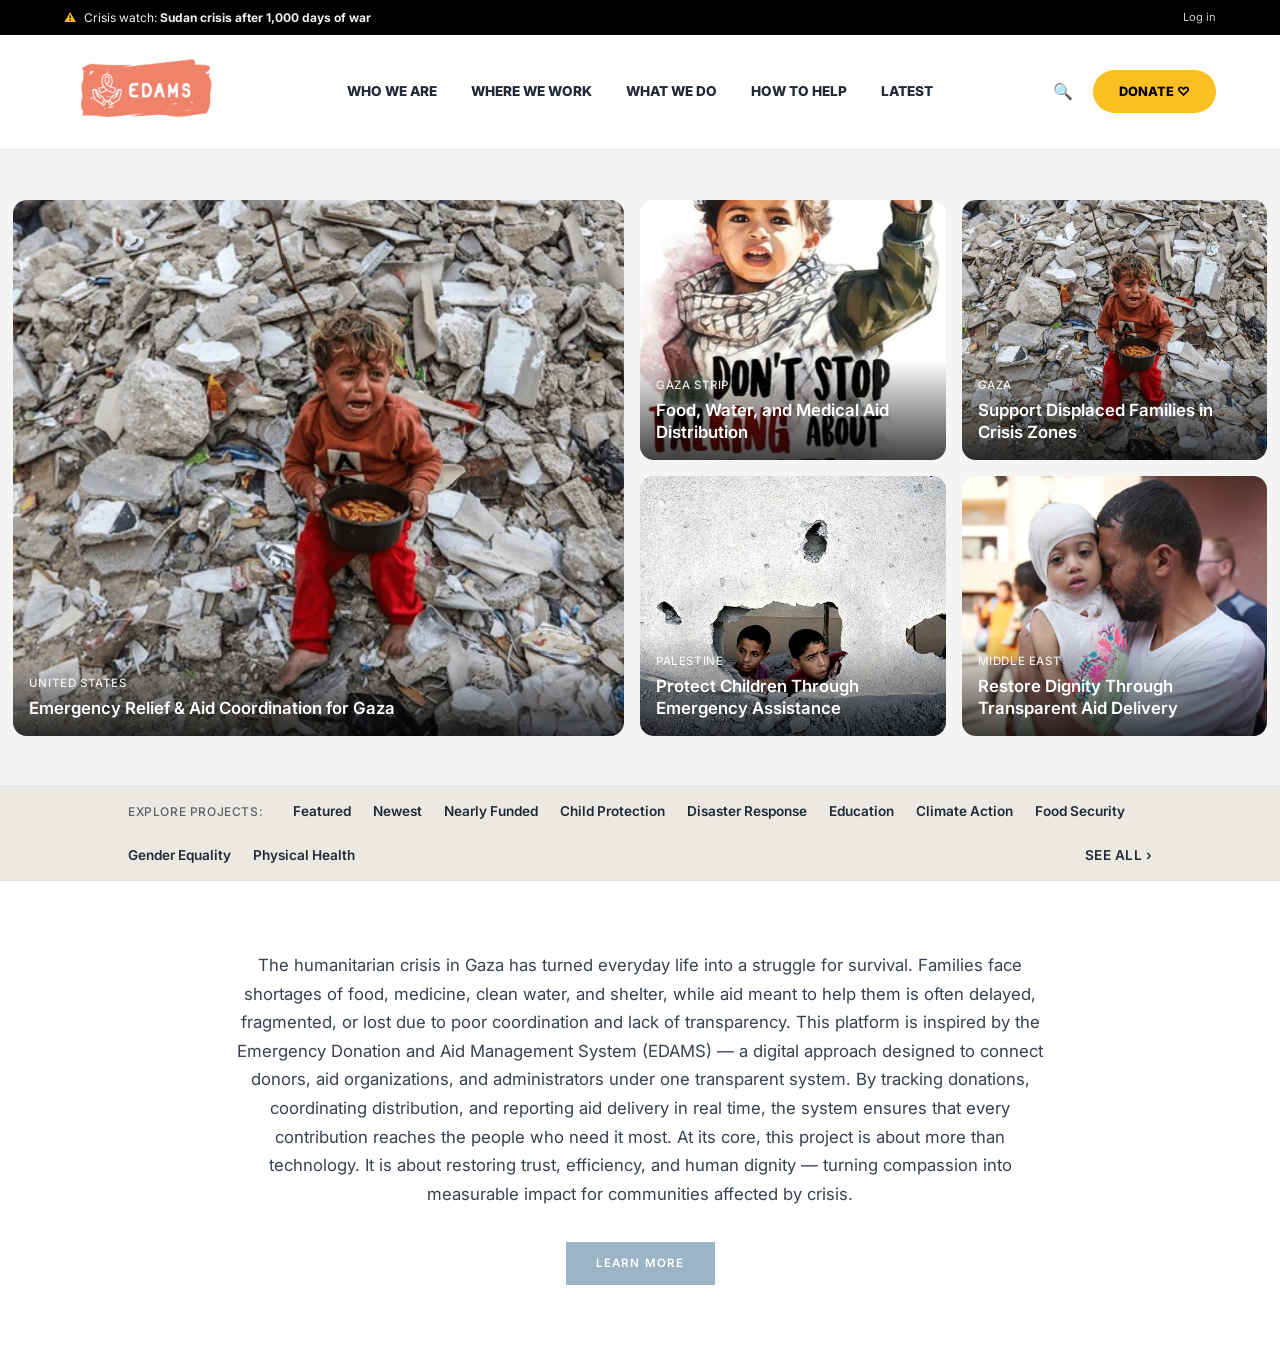
==== public/index.html @ 4e83fd5c "edams" ====
<!DOCTYPE html>
<html lang="en">
<head>
  <meta charset="UTF-8" />
  <meta name="viewport" content="width=device-width, initial-scale=1.0" />
  <title>EDAMS</title>

  <!-- Google Font -->
  <link href="https://fonts.googleapis.com/css2?family=Inter:wght@400;500;600;700&display=swap" rel="stylesheet">

  <style>
    * {
      margin: 0;
      padding: 0;
      box-sizing: border-box;
      font-family: 'Inter', sans-serif;
    }

    body {
      background: #f4f4f4;
      line-height: 1.6;
      color: #1f2937;
    }

    /* ================= PROJECT GRID ================= */
    .projects-grid {
      padding: 50px 1%;
      background: #f4f4f4;
    }

    .grid-container {
      display: grid;
      grid-template-columns: 2fr 1fr 1fr;
      grid-template-rows: 260px 260px;
      gap: 16px;
    }

    .grid-item {
      position: relative;
      overflow: hidden;
      border-radius: 14px;
      cursor: pointer;
      background: #000;
    }

    .grid-item.large {
      grid-row: span 2;
    }

    .grid-item img {
      width: 100%;
      height: 100%;
      object-fit: cover;
      transition: transform 0.4s ease;
    }

    .grid-item:hover img {
      transform: scale(1.05);
    }

    .overlay {
      position: absolute;
      bottom: 0;
      width: 100%;
      padding: 16px;
      background: linear-gradient(to top, rgba(0,0,0,0.75), rgba(0,0,0,0));
      color: #fff;
    }

    .overlay small {
      display: block;
      font-size: 0.72rem;
      font-weight: 500;
      letter-spacing: 0.6px;
      opacity: 0.9;
    }

    .overlay h3 {
      font-size: 1.05rem;
      font-weight: 600;
      margin-top: 6px;
      line-height: 1.3;
    }

    /* ================= EXPLORE PROJECTS BAR ================= */
    .explore-bar {
      background: #ece8e2;
      padding: 14px 10%;
      border-top: 1px solid #ddd;
      border-bottom: 1px solid #ddd;
    }

    .explore-bar ul {
      list-style: none;
      display: flex;
      flex-wrap: wrap;
      gap: 22px;
      align-items: center;
      font-size: 0.85rem;
    }

    .explore-bar li {
      font-weight: 600;
      color: #1f2937;
      cursor: pointer;
      white-space: nowrap;
    }

    .explore-bar li span {
      font-weight: 500;
      letter-spacing: 0.6px;
      font-size: 0.75rem;
      opacity: 0.7;
      margin-right: 8px;
    }

    .explore-bar li:last-child {
      margin-left: auto;
      font-weight: 600;
      letter-spacing: 0.5px;
    }

    /* ================= INFO SECTION ================= */
    .info-section {
      background: #fff;
      padding: 70px 10%;
      text-align: center;
    }

    .info-section p {
      max-width: 820px;
      margin: 0 auto 34px;
      font-size: 1.05rem;
      font-weight: 400;
      line-height: 1.7;
      color: #374151;
    }

    .info-section strong {
      font-weight: 600;
      color: #111827;
    }

    .learn-more-btn {
      display: inline-block;
      background: #9bb5c6;
      color: #fff;
      padding: 12px 30px;
      font-size: 0.72rem;
      font-weight: 600;
      letter-spacing: 1.2px;
      text-decoration: none;
      text-transform: uppercase;
      transition: background 0.3s ease;
    }

    .learn-more-btn:hover {
      background: #7f9faf;
    }

    /* ================= RESPONSIVE GRID ================= */
    @media (max-width: 500px) {
      .grid-container {
        grid-template-columns: 1fr 1fr; /* 2 columns */
        grid-auto-rows: 260px;
      }

   
    }

    @media (max-width: 90px) {
    
      .grid-container {
        margin-top: 100px!important;
    
      }

      .grid-item.large {
        order: -1; /* Large image on top */
        height: 24px;
        margin-bottom: -100px !important;
      }

      .grid-item {
        height: 200px;
        margin-bottom: 100px !important;
      }

      .grid-item img {
        object-fit: cover;
      }

      .explore-bar ul {
        gap: 12px;
      }
    }
  </style>
</head>

<body>

  <!-- ================= NAVBAR IMPORT ================= -->
  <div id="navbar"></div>

  <!-- ================= PROJECTS GRID ================= -->
  <section class="projects-grid">
    <div class="grid-container">

      <div class="grid-item large">
        <img src="Assets/scared.webp" alt="">
        <div class="overlay">
          <small>UNITED STATES</small>
          <h3>Emergency Relief & Aid Coordination for Gaza</h3>
        </div>
      </div>

      <div class="grid-item">
        <img src="Assets/saveus.jpeg" alt="">
        <div class="overlay">
          <small>GAZA STRIP</small>
          <h3>Food, Water, and Medical Aid Distribution</h3>
        </div>
      </div>

      <div class="grid-item">
        <img src="Assets/scared.webp" alt="">
        <div class="overlay">
          <small>GAZA</small>
          <h3>Support Displaced Families in Crisis Zones</h3>
        </div>
      </div>

      <div class="grid-item">
        <img src="Assets/kidsscraed.webp" alt="">
        <div class="overlay">
          <small>PALESTINE</small>
          <h3>Protect Children Through Emergency Assistance</h3>
        </div>
      </div>

      <div class="grid-item">
        <img src="Assets/crying.webp" alt="">
        <div class="overlay">
          <small>MIDDLE EAST</small>
          <h3>Restore Dignity Through Transparent Aid Delivery</h3>
        </div>
      </div>

    </div>
  </section>

  <!-- ================= EXPLORE PROJECTS ================= -->
  <div class="explore-bar">
    <ul>
      <li><span>EXPLORE PROJECTS:</span></li>
      <li>Featured</li>
      <li>Newest</li>
      <li>Nearly Funded</li>
      <li>Child Protection</li>
      <li>Disaster Response</li>
      <li>Education</li>
      <li>Climate Action</li>
      <li>Food Security</li>
      <li>Gender Equality</li>
      <li>Physical Health</li>
      <li>SEE ALL ›</li>
    </ul>
  </div>

  <!-- ================= INFO SECTION ================= -->
  <section class="info-section">
    <p>
    The humanitarian crisis in Gaza has turned everyday life into a struggle for survival.
Families face shortages of food, medicine, clean water, and shelter, while aid meant to
help them is often delayed, fragmented, or lost due to poor coordination and lack of
transparency.

This platform is inspired by the Emergency Donation and Aid Management System (EDAMS) —
a digital approach designed to connect donors, aid organizations, and
administrators under one transparent system.
By tracking donations, coordinating distribution, and reporting aid delivery in real time,
the system ensures that every contribution reaches the people who need it most.

At its core, this project is about more than technology.
It is about restoring trust, efficiency, and human dignity — turning compassion
into measurable impact for communities affected by crisis.
    </p>

 <!-- Button -->
<a href="javascript:void(0)" class="learn-more-btn" id="learnMoreBtn">Learn More</a>

<!-- Hidden Section -->
<section id="why-edams" class="learn-more-section" style="display: none;">
  <div class="learn-more-card">
    <h2>Why This System Matters</h2>
    <p>
      Despite global generosity, humanitarian aid often fails to reach its destination
      on time. Donations are delayed, misallocated, or lost due to poor coordination
      and lack of transparency.
    </p>
    <p>
      <strong>EDAMS</strong> was designed to solve this problem by centralizing donation
      records, coordinating aid distribution, and providing clear visibility into how
      resources are used — ensuring that help reaches the right people, when it matters
      most.
    </p>
  </div>
</section>

<script>
  const learnMoreBtn = document.getElementById('learnMoreBtn');
  const learnMoreSection = document.getElementById('why-edams');

  learnMoreBtn.addEventListener('click', () => {
    if (learnMoreSection.style.display === 'none') {
      learnMoreSection.style.display = 'block';
      learnMoreBtn.textContent = 'Show Less';
    } else {
      learnMoreSection.style.display = 'none';
      learnMoreBtn.textContent = 'Learn More';
    }
  });
</script>

<!-- ================= NAVBAR FETCH SCRIPT ================= -->
<script>
fetch("Navbar.html")
  .then(res => res.text())
  .then(data => {
    document.getElementById("navbar").innerHTML = data;

    const hamburger = document.querySelector('#navbar .hamburger');
    const nav = document.querySelector('#navbar .nav');
    const actions = document.querySelector('#navbar .nav-actions');

    if (hamburger && nav && actions) {
      hamburger.addEventListener('click', () => {
        hamburger.classList.toggle('active');
        nav.classList.toggle('show');
        actions.classList.toggle('show');
      });
    }
  })
  .catch(err => console.error("Navbar failed to load:", err));
</script>

</body>
</html>
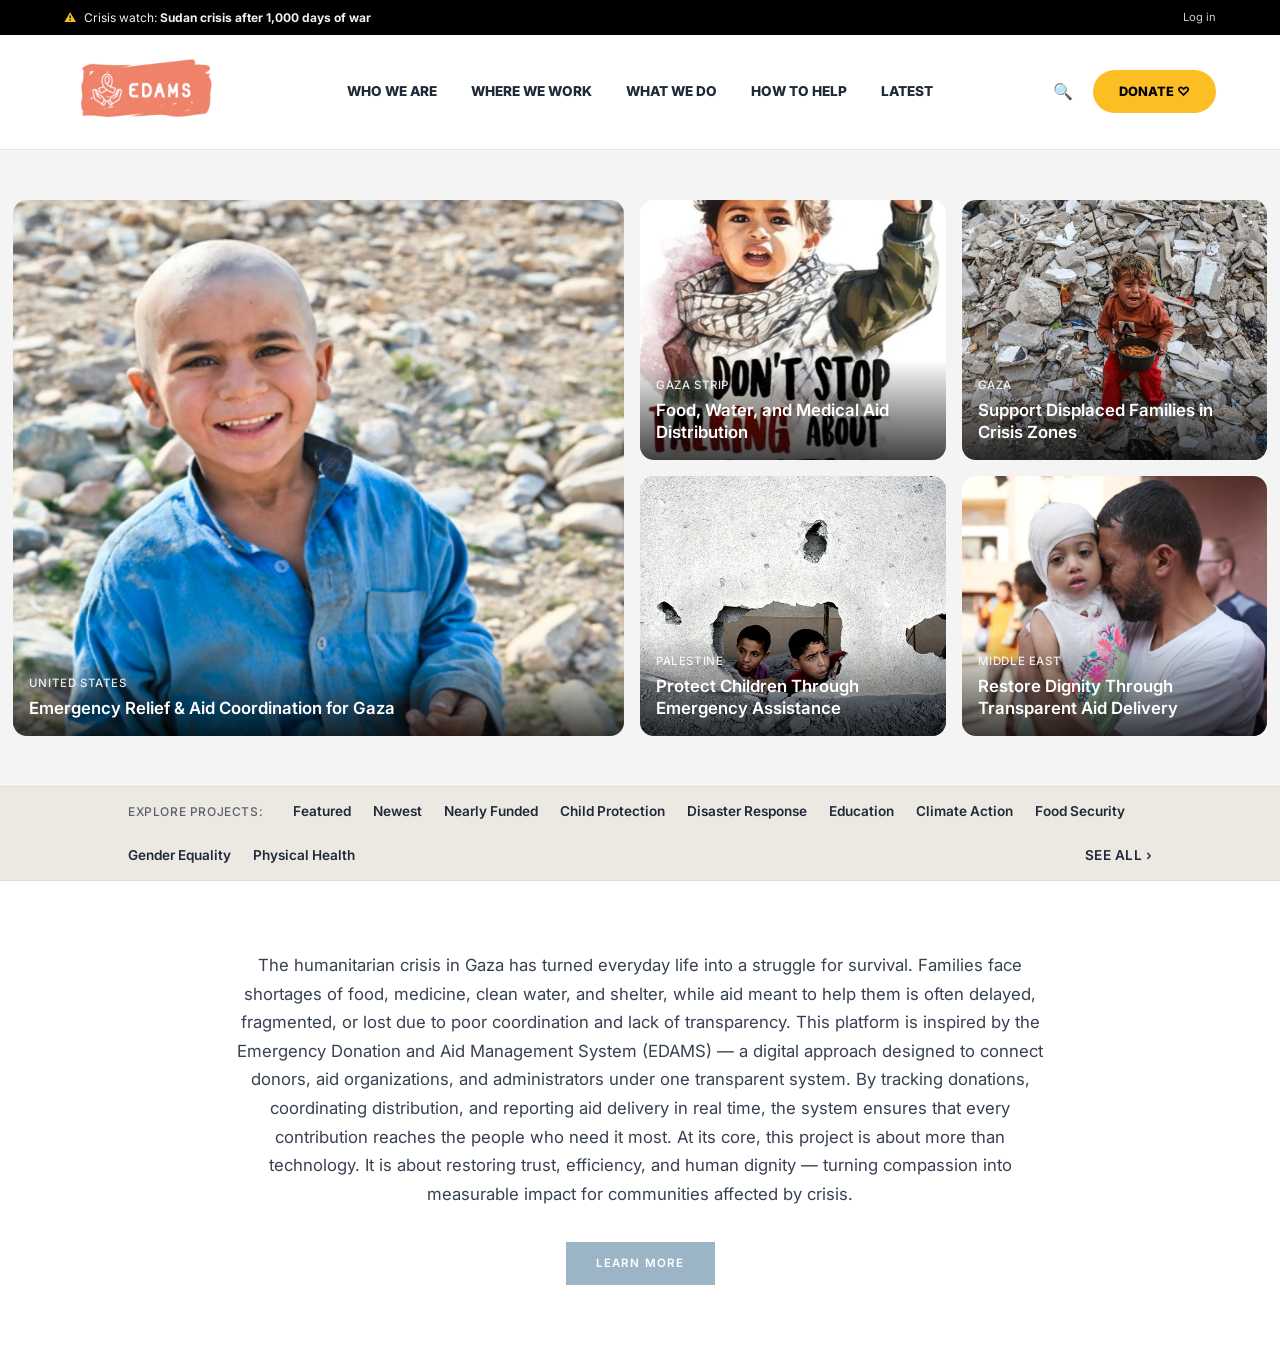
==== commit 49864d29: "edams" ====
--- a/public/index.html
+++ b/public/index.html
@@ -186,7 +186,7 @@
         margin-bottom: 100px !important;
       }
 
-      .grid-item img {
+      .grid-item img {  
         object-fit: cover;
       }
 
@@ -207,7 +207,7 @@
     <div class="grid-container">
 
       <div class="grid-item large">
-        <img src="Assets/scared.webp" alt="">
+        <img src="Assets/happy.png" alt="">
         <div class="overlay">
           <small>UNITED STATES</small>
           <h3>Emergency Relief & Aid Coordination for Gaza</h3>
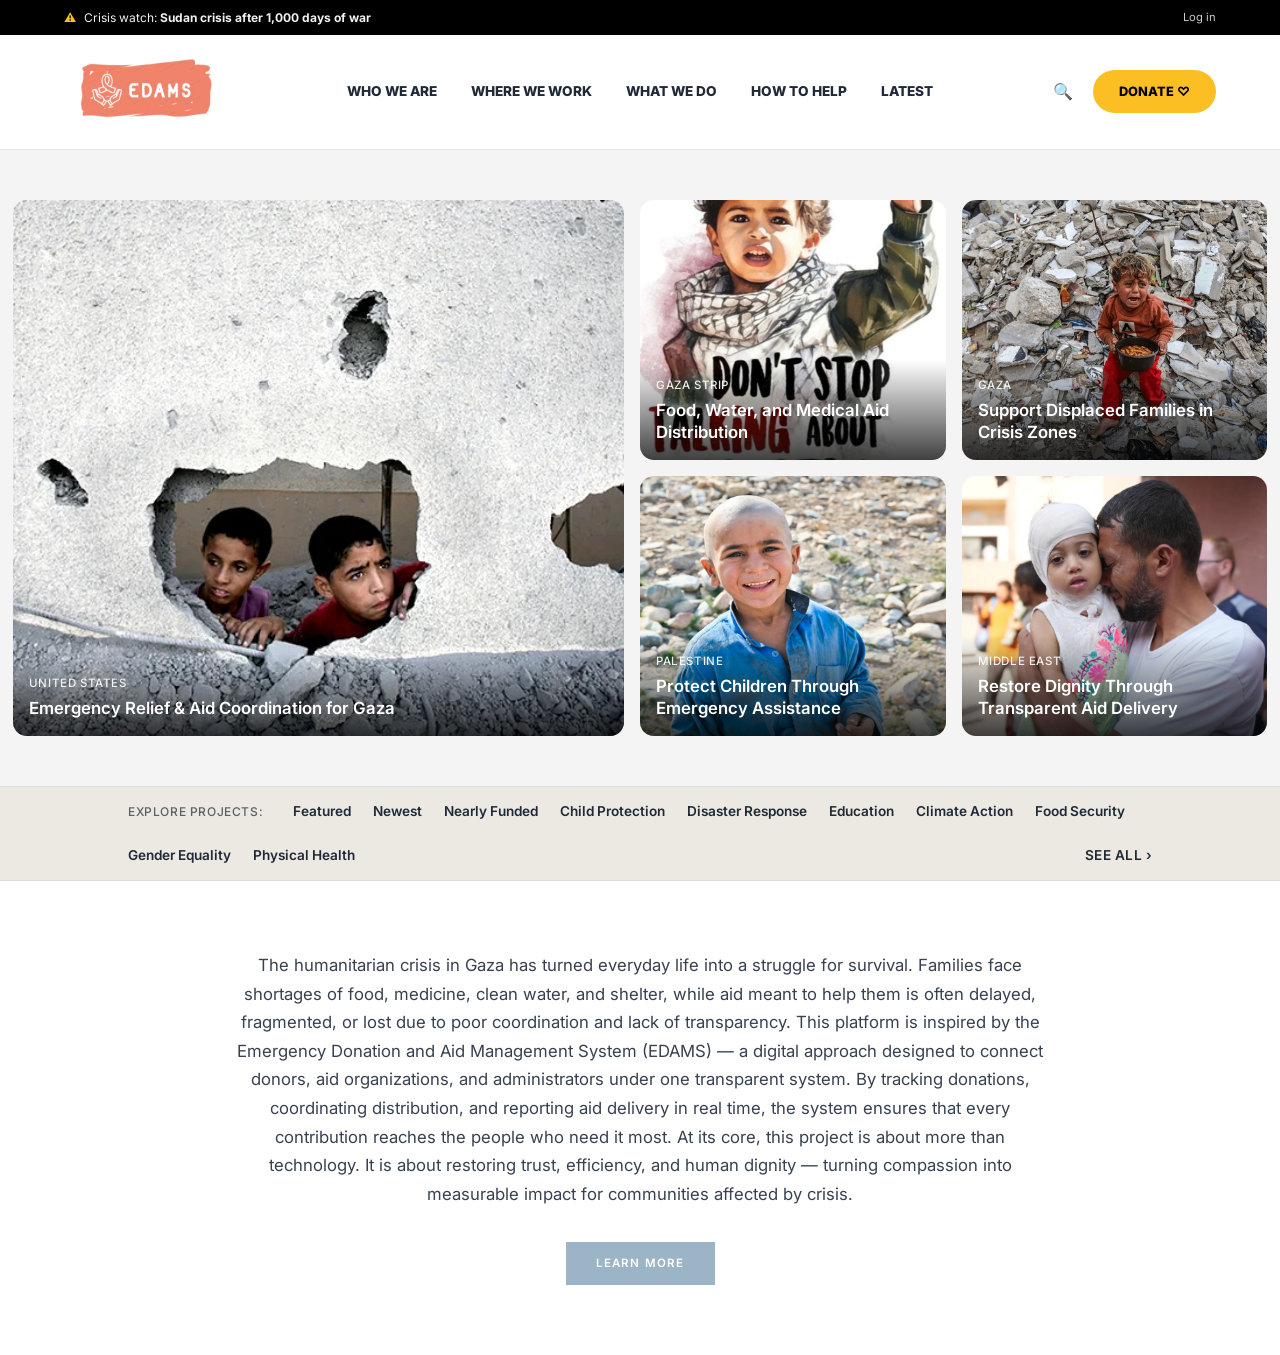
==== commit 42735e38: "edams" ====
--- a/public/index.html
+++ b/public/index.html
@@ -207,7 +207,7 @@
     <div class="grid-container">
 
       <div class="grid-item large">
-        <img src="Assets/happy.png" alt="">
+       <img src="Assets/kidsscraed.webp" alt="">
         <div class="overlay">
           <small>UNITED STATES</small>
           <h3>Emergency Relief & Aid Coordination for Gaza</h3>
@@ -231,7 +231,8 @@
       </div>
 
       <div class="grid-item">
-        <img src="Assets/kidsscraed.webp" alt="">
+         <img src="Assets/happy.png" alt="">
+     
         <div class="overlay">
           <small>PALESTINE</small>
           <h3>Protect Children Through Emergency Assistance</h3>
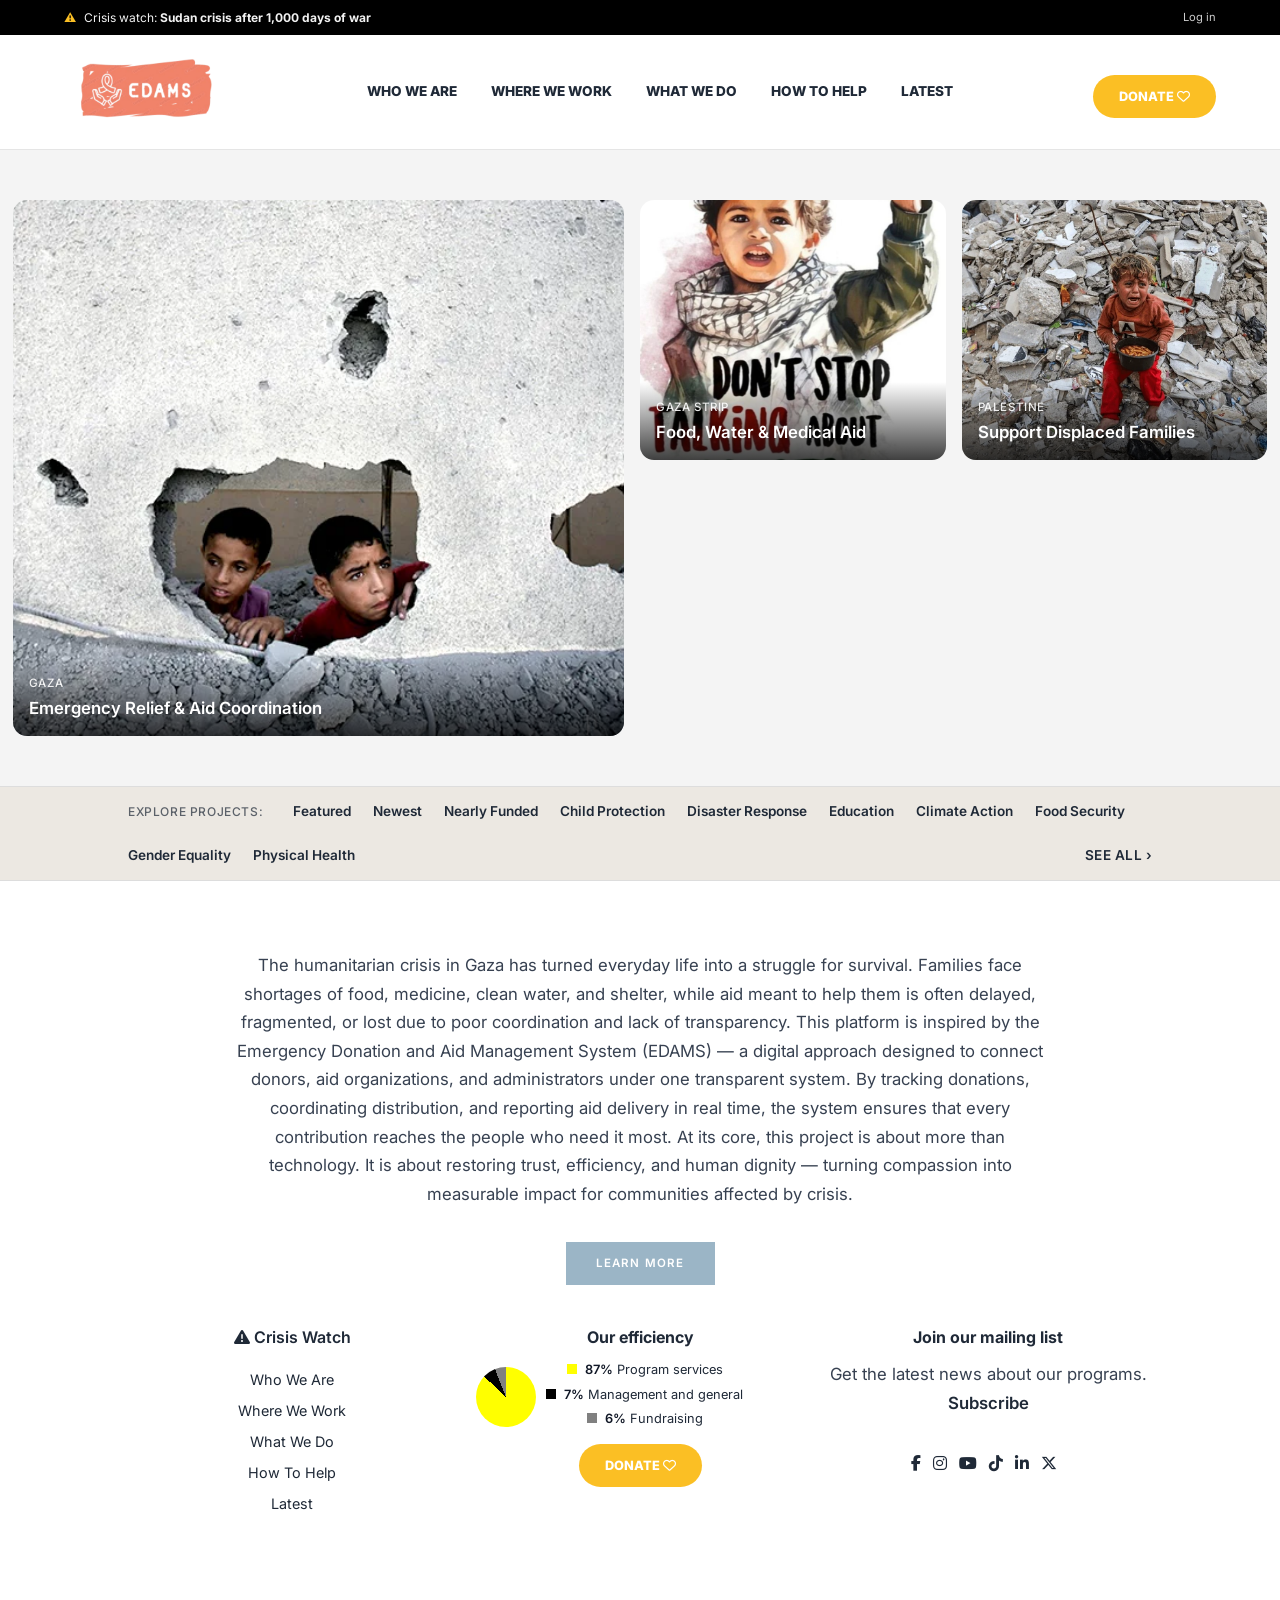
==== commit 4b46347f: "done" ====
--- a/public/index.html
+++ b/public/index.html
@@ -7,6 +7,9 @@
 
   <!-- Google Font -->
   <link href="https://fonts.googleapis.com/css2?family=Inter:wght@400;500;600;700&display=swap" rel="stylesheet">
+  
+  <!-- Font Awesome for icons -->
+  <link href="https://cdnjs.cloudflare.com/ajax/libs/font-awesome/6.5.0/css/all.min.css" rel="stylesheet">
 
   <style>
     * {
@@ -164,15 +167,11 @@
         grid-template-columns: 1fr 1fr; /* 2 columns */
         grid-auto-rows: 260px;
       }
-
-   
     }
 
     @media (max-width: 90px) {
-    
       .grid-container {
         margin-top: 100px!important;
-    
       }
 
       .grid-item.large {
@@ -194,6 +193,94 @@
         gap: 12px;
       }
     }
+
+    /* ================= FOOTER STYLES EXACTLY AS YOU WANTED ================= */
+   .footer {
+    margin-top: 290px !important;
+    background: white;
+    padding: 40px 0 !important;  /* only top and bottom padding */
+    width: 100% !important;      /* full width */
+    margin: 0 !important;        /* remove any default margin */
+}
+
+.footer-container {
+    display: flex;
+    flex-wrap: wrap;
+    gap: 20px;
+    justify-content: space-between;
+    width: 100%;
+    max-width: 1200px !important; /* optional: limits content width */
+    margin: 0 auto !important;     /* centers content horizontally */
+}
+
+    .footer-left, .footer-center, .footer-right {
+        flex: 1;
+        min-width: 200px;
+    }
+    .footer-column {
+        display: flex;
+        flex-direction: column;
+        gap: 8px;
+    }
+    .crisis-watch {
+        font-weight: 600;
+        margin-bottom: 10px;
+    }
+    .footer a {
+        text-decoration: none;
+        color: #1f2937;
+        font-size: 0.9rem;
+    }
+    .footer-center h4, .footer-right h4 {
+        margin-bottom: 10px;
+    }
+    .donut-wrapper {
+        display: flex;
+        align-items: center;
+        gap: 10px;
+    }
+    .donut {
+        width: 60px;
+        height: 60px;
+        border-radius: 50%;
+        background: conic-gradient(
+            yellow 0 87%,
+            black 87% 94%,
+            grey 94% 100%
+        );
+    }
+    .legend div {
+        font-size: 0.8rem;
+        margin-bottom: 4px;
+    }
+    .legend span {
+        display: inline-block;
+        width: 10px;
+        height: 10px;
+        margin-right: 4px;
+    }
+    .yellow { background: yellow; }
+    .black { background: black; }
+    .grey { background: grey; }
+    .donate-btn {
+        margin-top: 10px;
+        padding: 8px 14px;
+        background: #9bb5c6;
+        border: none;
+        color: #fff;
+        font-weight: 600;
+        cursor: pointer;
+        border-radius: 6px;
+    }
+    .social-icons i {
+        margin-right: 8px;
+        cursor: pointer;
+    }
+    .subscribe {
+        font-weight: 600;
+        cursor: pointer;
+        color: #1f2937;
+    }
   </style>
 </head>
 
@@ -204,51 +291,34 @@
 
   <!-- ================= PROJECTS GRID ================= -->
   <section class="projects-grid">
-    <div class="grid-container">
-
-      <div class="grid-item large">
-       <img src="Assets/kidsscraed.webp" alt="">
-        <div class="overlay">
-          <small>UNITED STATES</small>
-          <h3>Emergency Relief & Aid Coordination for Gaza</h3>
-        </div>
-      </div>
-
-      <div class="grid-item">
-        <img src="Assets/saveus.jpeg" alt="">
-        <div class="overlay">
-          <small>GAZA STRIP</small>
-          <h3>Food, Water, and Medical Aid Distribution</h3>
-        </div>
-      </div>
-
-      <div class="grid-item">
-        <img src="Assets/scared.webp" alt="">
-        <div class="overlay">
-          <small>GAZA</small>
-          <h3>Support Displaced Families in Crisis Zones</h3>
-        </div>
-      </div>
-
-      <div class="grid-item">
-         <img src="Assets/happy.png" alt="">
-     
-        <div class="overlay">
-          <small>PALESTINE</small>
-          <h3>Protect Children Through Emergency Assistance</h3>
-        </div>
-      </div>
-
-      <div class="grid-item">
-        <img src="Assets/crying.webp" alt="">
-        <div class="overlay">
-          <small>MIDDLE EAST</small>
-          <h3>Restore Dignity Through Transparent Aid Delivery</h3>
-        </div>
-      </div>
-
-    </div>
-  </section>
+  <div class="grid-container">
+
+    <a href="fund.html?id=1" class="grid-item large">
+      <img src="Assets/kidsscraed.webp" alt="">
+      <div class="overlay">
+        <small>GAZA</small>
+        <h3>Emergency Relief & Aid Coordination</h3>
+      </div>
+    </a>
+
+    <a href="fund.html?id=2" class="grid-item">
+      <img src="Assets/saveus.jpeg" alt="">
+      <div class="overlay">
+        <small>GAZA STRIP</small>
+        <h3>Food, Water & Medical Aid</h3>
+      </div>
+    </a>
+
+    <a href="fund.html?id=3" class="grid-item">
+      <img src="Assets/scared.webp" alt="">
+      <div class="overlay">
+        <small>PALESTINE</small>
+        <h3>Support Displaced Families</h3>
+      </div>
+    </a>
+
+  </div>
+</section>
 
   <!-- ================= EXPLORE PROJECTS ================= -->
   <div class="explore-bar">
@@ -308,7 +378,62 @@
   </div>
 </section>
 
+<!-- ================= FOOTER ================= -->
+<footer class="footer">
+  <div class="footer-container">
+    <!-- LEFT -->
+    <div class="footer-left">
+      <div class="footer-column">
+        <div class="crisis-watch">
+          <i class="fa-solid fa-triangle-exclamation"></i> Crisis Watch
+        </div>
+        <a href="#">Who We Are</a>
+        <a href="#">Where We Work</a>
+        <a href="#">What We Do</a>
+        <a href="#">How To Help</a>
+        <a href="#">Latest</a>
+      </div>
+   
+    </div>
+    <!-- CENTER -->
+    <div class="footer-center">
+      <h4>Our efficiency</h4>
+      <div class="donut-wrapper">
+        <div class="donut"></div>
+        <div class="legend">
+          <div><span class="yellow"></span> <strong>87%</strong> Program services</div>
+          <div><span class="black"></span> <strong>7%</strong> Management and general</div>
+          <div><span class="grey"></span> <strong>6%</strong> Fundraising</div>
+        </div>
+      </div>
+     <a href="./Donate.html" class="donate-link">
+  <button class="donate-btn">
+    Donate <i class="fa-regular fa-heart"></i>
+  </button>
+</a>
+
+    </div>
+    <!-- RIGHT -->
+    <div class="footer-right">
+      <h4>Join our mailing list</h4>
+      <p>
+        Get the latest news about our programs.
+        <span class="subscribe">Subscribe</span>
+      </p>
+      <div class="social-icons">
+        <i class="fa-brands fa-facebook-f"></i>
+        <i class="fa-brands fa-instagram"></i>
+        <i class="fa-brands fa-youtube"></i>
+        <i class="fa-brands fa-tiktok"></i>
+        <i class="fa-brands fa-linkedin-in"></i>
+        <i class="fa-brands fa-x-twitter"></i>
+      </div>
+    </div>
+  </div>
+</footer>
+
 <script>
+  // Learn More toggle
   const learnMoreBtn = document.getElementById('learnMoreBtn');
   const learnMoreSection = document.getElementById('why-edams');
 
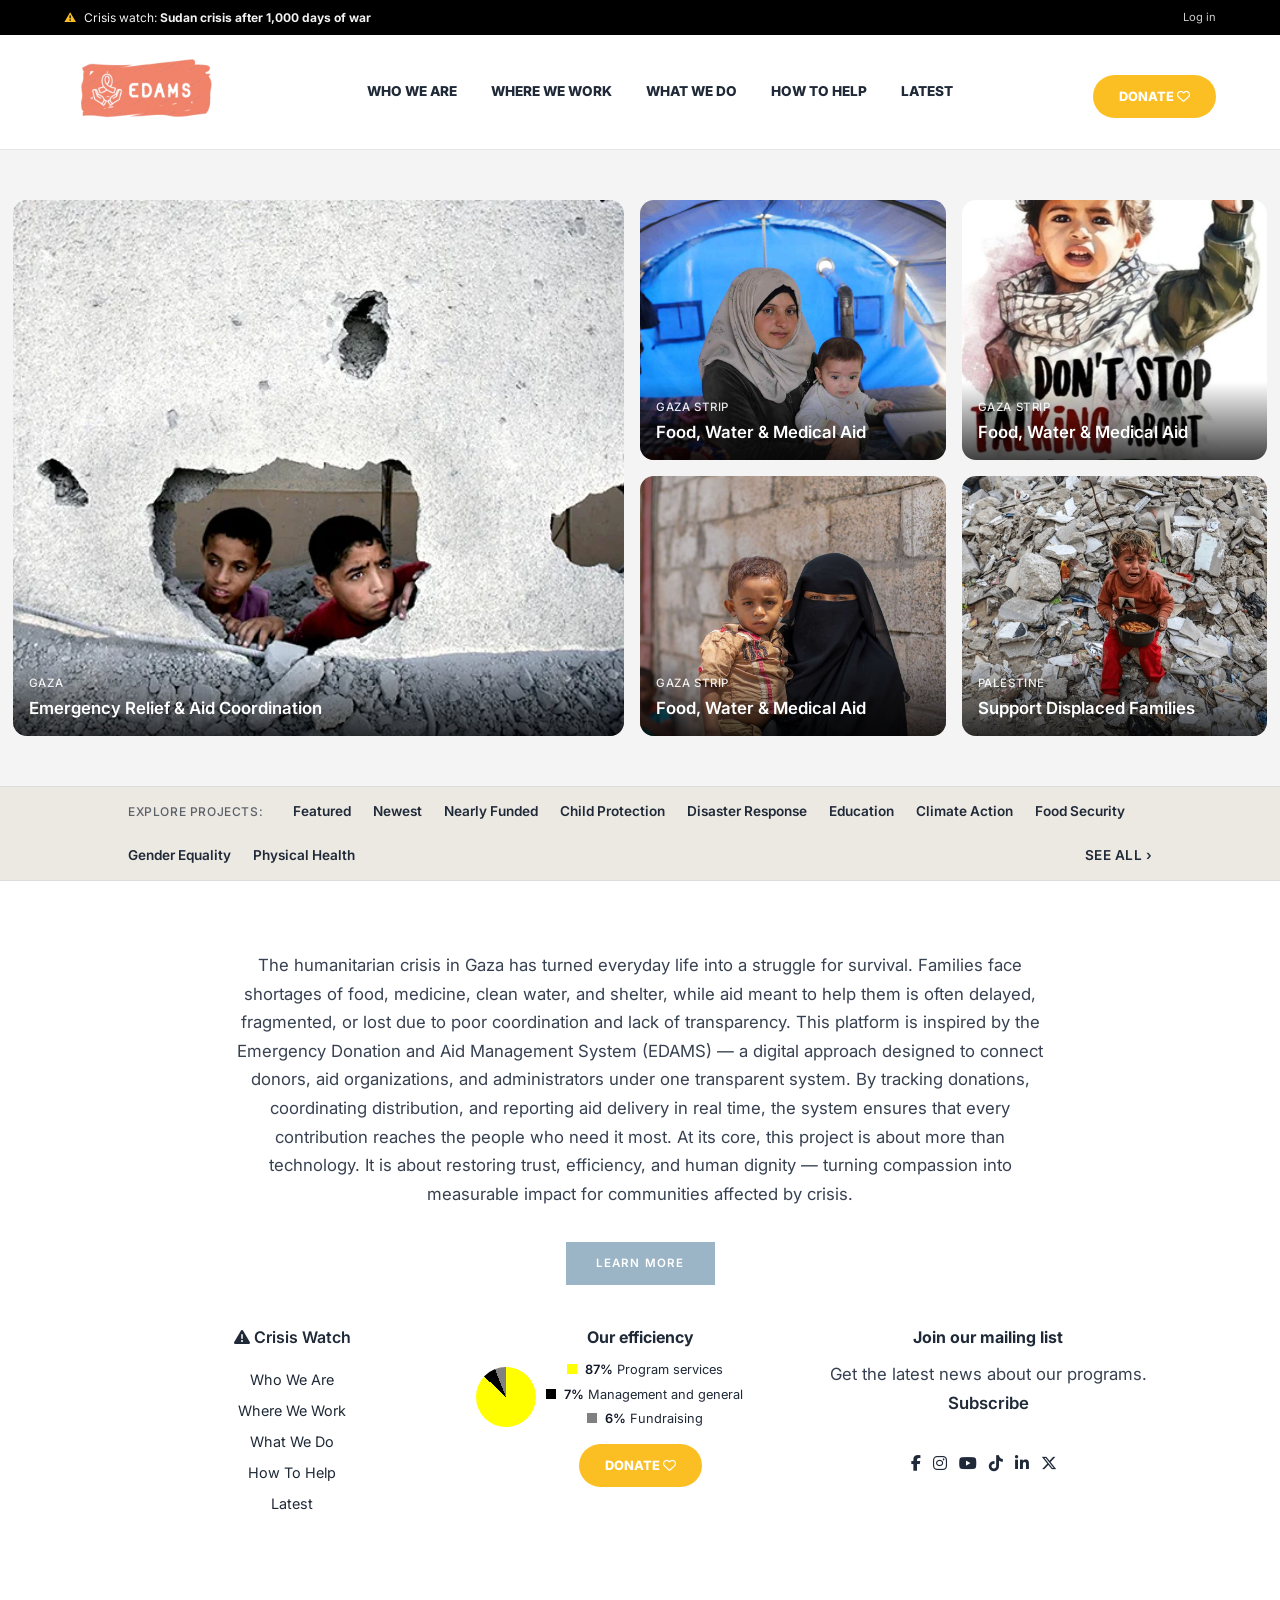
==== commit 31f70c0e: "done" ====
--- a/public/index.html
+++ b/public/index.html
@@ -301,14 +301,27 @@
       </div>
     </a>
 
-    <a href="fund.html?id=2" class="grid-item">
+    <a href="fund.html?id=4" class="grid-item">
+      <img src="Assets/woman2.jpg" alt="">
+      <div class="overlay">
+        <small>GAZA STRIP</small>
+        <h3>Food, Water & Medical Aid</h3>
+      </div>
+    </a>
+ <a href="fund.html?id=2" class="grid-item">
       <img src="Assets/saveus.jpeg" alt="">
       <div class="overlay">
         <small>GAZA STRIP</small>
         <h3>Food, Water & Medical Aid</h3>
       </div>
     </a>
-
+     <a href="fund.html?id=2" class="grid-item">
+      <img src="Assets/woman.jpg" alt="">
+      <div class="overlay">
+        <small>GAZA STRIP</small>
+        <h3>Food, Water & Medical Aid</h3>
+      </div>
+    </a>
     <a href="fund.html?id=3" class="grid-item">
       <img src="Assets/scared.webp" alt="">
       <div class="overlay">
